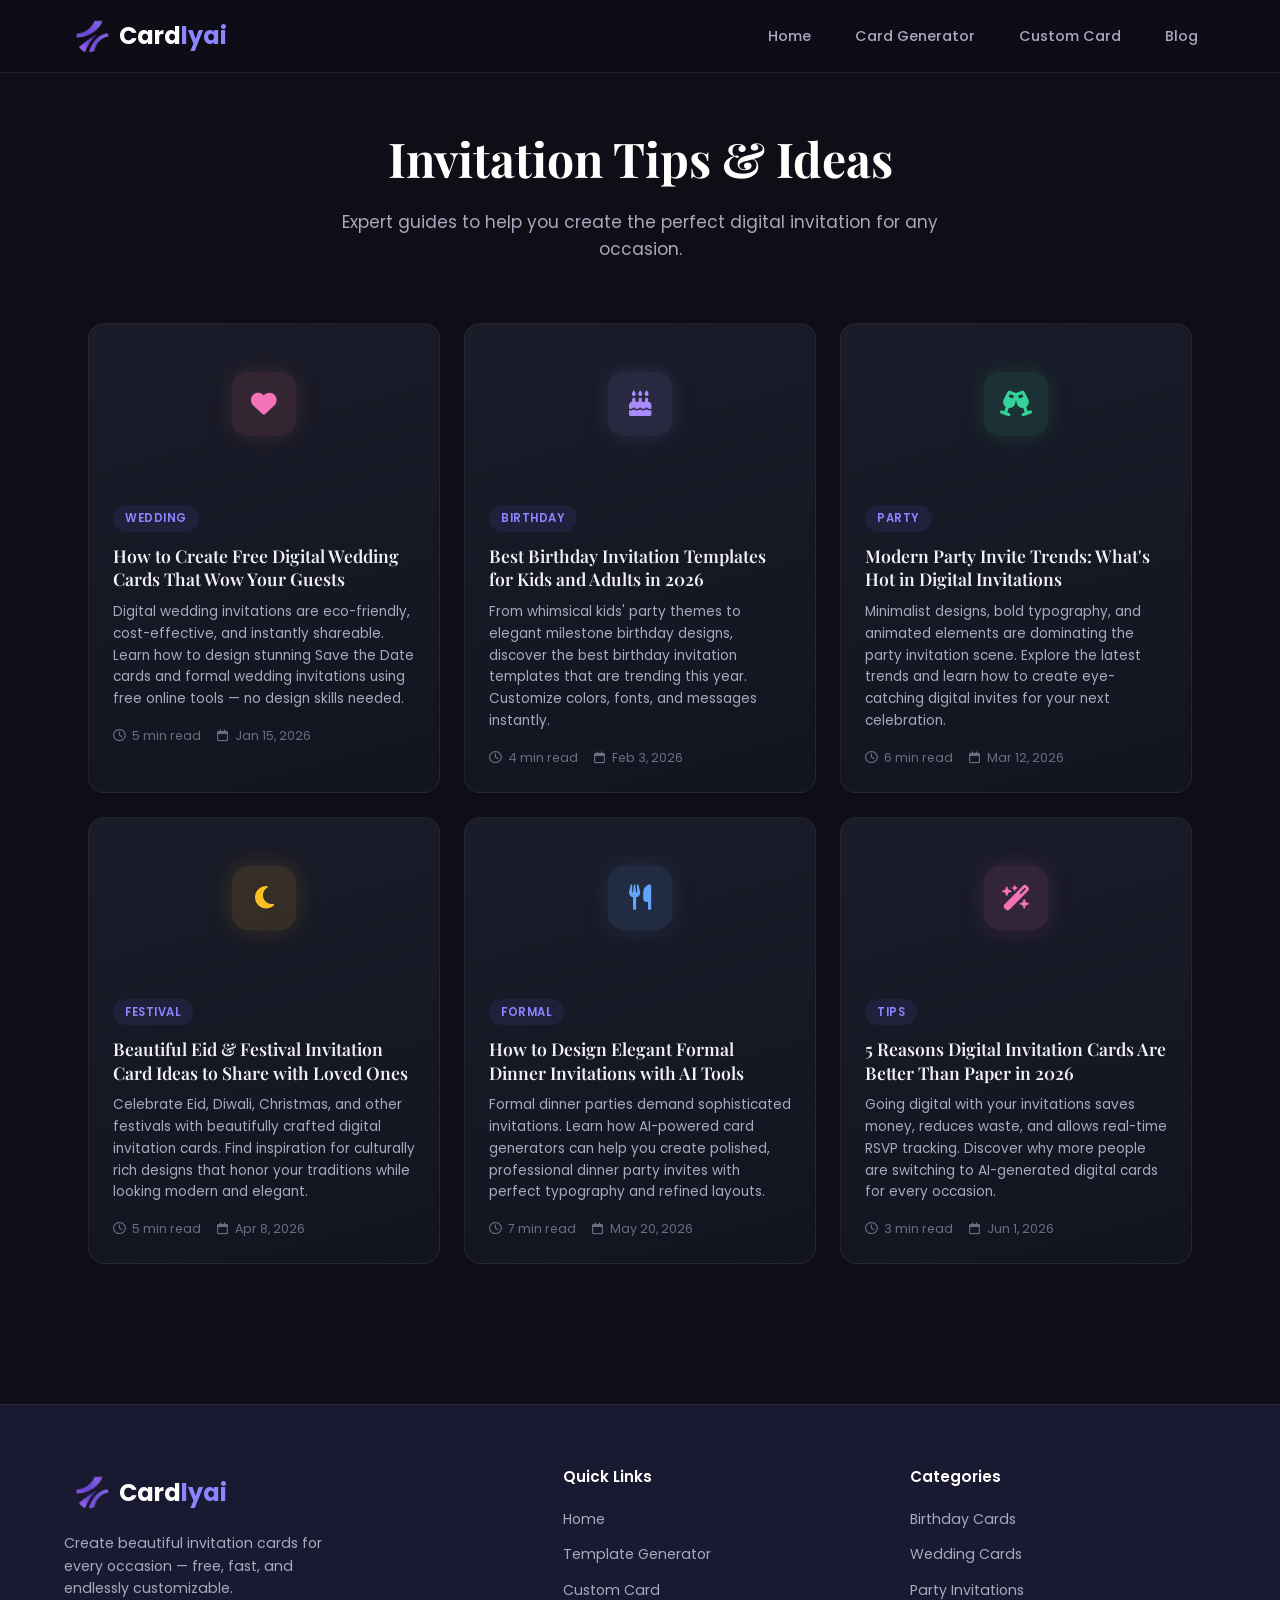
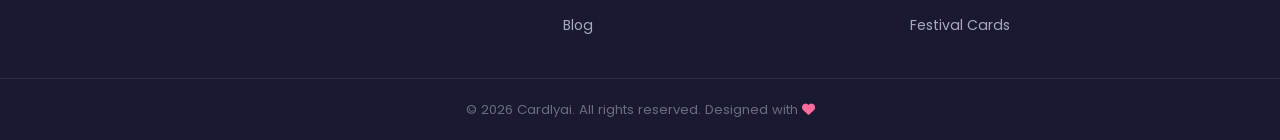
==== blog.html @ a224d9d7 "Uploading Cardlyai project files" ====
<!DOCTYPE html>
<html lang="en">
<head>
  <meta charset="UTF-8" />
  <meta name="viewport" content="width=device-width, initial-scale=1.0" />
  <meta name="description" content="Cardlyai Blog - Expert guides and tips for creating the perfect digital invitation cards for weddings, birthdays, parties, and festivals." />
  <meta name="keywords" content="invitation card tips, digital wedding cards, birthday invitation ideas, party invite trends, festival card designs, AI card generator blog" />
  <meta name="author" content="Cardlyai" />
  <meta name="robots" content="index, follow" />

  <meta property="og:title" content="Cardlyai Blog - Invitation Tips & Ideas" />
  <meta property="og:description" content="Expert guides to help you create the perfect digital invitation for any occasion." />
  <meta property="og:type" content="website" />
  <meta property="og:url" content="https://Cardlyai.netlify.app/blog.html" />

  <title>Blog - Cardlyai | Invitation Tips & Ideas</title>
  <link rel="icon" href="assets/logo.ico" type="image/x-icon" />
  <link rel="preconnect" href="https://fonts.googleapis.com" />
  <link rel="preconnect" href="https://fonts.gstatic.com" crossorigin />
  <link href="https://fonts.googleapis.com/css2?family=Playfair+Display:wght@400;600;700&family=Poppins:wght@300;400;500;600;700&family=Dancing+Script:wght@400;700&family=Great+Vibes&family=Montserrat:wght@400;500;600;700&display=swap" rel="stylesheet" />
  <link rel="stylesheet" href="https://cdnjs.cloudflare.com/ajax/libs/font-awesome/6.5.1/css/all.min.css" />

  <link rel="stylesheet" href="style.css" />
</head>
<body>

  <!-- ===== HEADER / NAVIGATION ===== -->
  <header class="site-header" id="siteHeader">
    <nav class="nav-container" aria-label="Main navigation">
      <a href="index.html" class="logo" aria-label="Cardlyai Home">
        <img src="assets/logo.png" alt="Cardlyai Logo" class="logo-img" />
        <span class="logo-text">Card<span class="logo-accent">lyai</span></span>
      </a>
      <ul class="nav-links" id="navLinks">
        <li><a href="index.html">Home</a></li>
        <li><a href="index.html#generator">Card Generator</a></li>
        <li><a href="index.html#custom">Custom Card</a></li>
        <li><a href="blog.html" class="active">Blog</a></li>
      </ul>
      <button class="mobile-toggle" id="mobileToggle" aria-label="Toggle navigation menu" aria-expanded="false">
        <i class="fa-solid fa-bars"></i>
      </button>
    </nav>
  </header>

  <!-- ===== BLOG HERO ===== -->
  <main>
    <section class="blog-hero" style="padding: 120px 24px 60px; text-align: center;">
      <h1 class="section-title" style="font-size: clamp(28px, 5vw, 48px);">Invitation Tips &amp; Ideas</h1>
      <p class="section-desc" style="max-width: 640px; margin: 12px auto 0; font-size: 17px;">Expert guides to help you create the perfect digital invitation for any occasion.</p>
    </section>

    <!-- ===== BLOG GRID ===== -->
    <section class="blog-section" id="blog" style="padding-top: 0;">
      <div class="blog-grid" style="max-width: 1200px; margin: 0 auto; padding: 0 24px 80px;">

        <article class="blog-card">
          <div class="blog-card-image" style="background: linear-gradient(135deg, #ff6b6b, #ee5a24);">
            <i class="fa-solid fa-heart blog-card-icon"></i>
          </div>
          <div class="blog-card-body">
            <span class="blog-tag">Wedding</span>
            <h3 class="blog-card-title">How to Create Free Digital Wedding Cards That Wow Your Guests</h3>
            <p class="blog-card-excerpt">Digital wedding invitations are eco-friendly, cost-effective, and instantly shareable. Learn how to design stunning Save the Date cards and formal wedding invitations using free online tools — no design skills needed.</p>
            <div class="blog-card-meta">
              <span><i class="fa-regular fa-clock"></i> 5 min read</span>
              <span><i class="fa-regular fa-calendar"></i> Jan 15, 2026</span>
            </div>
          </div>
        </article>

        <article class="blog-card">
          <div class="blog-card-image" style="background: linear-gradient(135deg, #a29bfe, #6c5ce7);">
            <i class="fa-solid fa-cake-candles blog-card-icon"></i>
          </div>
          <div class="blog-card-body">
            <span class="blog-tag">Birthday</span>
            <h3 class="blog-card-title">Best Birthday Invitation Templates for Kids and Adults in 2026</h3>
            <p class="blog-card-excerpt">From whimsical kids' party themes to elegant milestone birthday designs, discover the best birthday invitation templates that are trending this year. Customize colors, fonts, and messages instantly.</p>
            <div class="blog-card-meta">
              <span><i class="fa-regular fa-clock"></i> 4 min read</span>
              <span><i class="fa-regular fa-calendar"></i> Feb 3, 2026</span>
            </div>
          </div>
        </article>

        <article class="blog-card">
          <div class="blog-card-image" style="background: linear-gradient(135deg, #00b894, #00cec9);">
            <i class="fa-solid fa-champagne-glasses blog-card-icon"></i>
          </div>
          <div class="blog-card-body">
            <span class="blog-tag">Party</span>
            <h3 class="blog-card-title">Modern Party Invite Trends: What's Hot in Digital Invitations</h3>
            <p class="blog-card-excerpt">Minimalist designs, bold typography, and animated elements are dominating the party invitation scene. Explore the latest trends and learn how to create eye-catching digital invites for your next celebration.</p>
            <div class="blog-card-meta">
              <span><i class="fa-regular fa-clock"></i> 6 min read</span>
              <span><i class="fa-regular fa-calendar"></i> Mar 12, 2026</span>
            </div>
          </div>
        </article>

        <article class="blog-card">
          <div class="blog-card-image" style="background: linear-gradient(135deg, #fdcb6e, #e17055);">
            <i class="fa-solid fa-moon blog-card-icon"></i>
          </div>
          <div class="blog-card-body">
            <span class="blog-tag">Festival</span>
            <h3 class="blog-card-title">Beautiful Eid &amp; Festival Invitation Card Ideas to Share with Loved Ones</h3>
            <p class="blog-card-excerpt">Celebrate Eid, Diwali, Christmas, and other festivals with beautifully crafted digital invitation cards. Find inspiration for culturally rich designs that honor your traditions while looking modern and elegant.</p>
            <div class="blog-card-meta">
              <span><i class="fa-regular fa-clock"></i> 5 min read</span>
              <span><i class="fa-regular fa-calendar"></i> Apr 8, 2026</span>
            </div>
          </div>
        </article>

        <article class="blog-card">
          <div class="blog-card-image" style="background: linear-gradient(135deg, #74b9ff, #0984e3);">
            <i class="fa-solid fa-utensils blog-card-icon"></i>
          </div>
          <div class="blog-card-body">
            <span class="blog-tag">Formal</span>
            <h3 class="blog-card-title">How to Design Elegant Formal Dinner Invitations with AI Tools</h3>
            <p class="blog-card-excerpt">Formal dinner parties demand sophisticated invitations. Learn how AI-powered card generators can help you create polished, professional dinner party invites with perfect typography and refined layouts.</p>
            <div class="blog-card-meta">
              <span><i class="fa-regular fa-clock"></i> 7 min read</span>
              <span><i class="fa-regular fa-calendar"></i> May 20, 2026</span>
            </div>
          </div>
        </article>

        <article class="blog-card">
          <div class="blog-card-image" style="background: linear-gradient(135deg, #fd79a8, #e84393);">
            <i class="fa-solid fa-wand-magic-sparkles blog-card-icon"></i>
          </div>
          <div class="blog-card-body">
            <span class="blog-tag">Tips</span>
            <h3 class="blog-card-title">5 Reasons Digital Invitation Cards Are Better Than Paper in 2026</h3>
            <p class="blog-card-excerpt">Going digital with your invitations saves money, reduces waste, and allows real-time RSVP tracking. Discover why more people are switching to AI-generated digital cards for every occasion.</p>
            <div class="blog-card-meta">
              <span><i class="fa-regular fa-clock"></i> 3 min read</span>
              <span><i class="fa-regular fa-calendar"></i> Jun 1, 2026</span>
            </div>
          </div>
        </article>

      </div>
    </section>
  </main>

  <!-- ===== FOOTER ===== -->
  <footer class="site-footer">
    <div class="footer-content">
      <div class="footer-brand">
        <a href="index.html" class="logo" aria-label="Cardlyai Home">
          <img src="assets/logo.png" alt="Cardlyai Logo" class="logo-img"  />
          <span class="logo-text">Card<span class="logo-accent">lyai</span></span>
        </a>
        <p class="footer-tagline">Create beautiful invitation cards for every occasion — free, fast, and endlessly customizable.</p>
      </div>
      <div class="footer-links">
        <h4>Quick Links</h4>
        <ul>
          <li><a href="index.html">Home</a></li>
          <li><a href="index.html#generator">Template Generator</a></li>
          <li><a href="index.html#custom">Custom Card</a></li>
          <li><a href="blog.html">Blog</a></li>
        </ul>
      </div>
      <div class="footer-links">
        <h4>Categories</h4>
        <ul>
          <li><a href="index.html#generator">Birthday Cards</a></li>
          <li><a href="index.html#generator">Wedding Cards</a></li>
          <li><a href="index.html#generator">Party Invitations</a></li>
          <li><a href="index.html#generator">Festival Cards</a></li>
        </ul>
      </div>
    </div>
    <div class="footer-bottom">
      <p>&copy; 2026 Cardlyai. All rights reserved. Designed with <i class="fa-solid fa-heart" style="color: var(--accent);"></i></p>
    </div>
  </footer>

  <script src="script.js"></script>
</body>
</html>
---- style.css ----
/* ============================================
   Cardlyai - style.css
   Modern Glassmorphism + Pastel Design System
   ============================================ */

/* ---------- CSS Custom Properties ---------- */
:root {
  --primary: #6C63FF;
  --primary-dark: #5A52D5;
  --primary-light: #8B85FF;
  --accent: #FF6B9D;
  --accent-light: #FF8FB8;
  --bg: #0F0E17;
  --bg-secondary: #1A1932;
  --bg-card: rgba(30, 29, 60, 0.7);
  --surface: rgba(255, 255, 255, 0.05);
  --surface-hover: rgba(255, 255, 255, 0.1);
  --text: #FFFFFE;
  --text-muted: #A7A9BE;
  --text-dim: #6B6D80;
  --border: rgba(255, 255, 255, 0.08);
  --glass-bg: rgba(255, 255, 255, 0.06);
  --glass-border: rgba(255, 255, 255, 0.12);
  --glass-shadow: 0 8px 32px rgba(0, 0, 0, 0.3);
  --radius: 16px;
  --radius-sm: 10px;
  --radius-xs: 6px;
  --transition: 0.3s cubic-bezier(0.4, 0, 0.2, 1);
  --font-heading: 'Playfair Display', serif;
  --font-body: 'Poppins', sans-serif;
}

/* ---------- Reset & Base ---------- */
*,
*::before,
*::after {
  margin: 0;
  padding: 0;
  box-sizing: border-box;
}

html {
  scroll-behavior: smooth;
  scroll-padding-top: 80px;
}

body {
  font-family: var(--font-body);
  background: var(--bg);
  color: var(--text);
  line-height: 1.6;
  overflow-x: hidden;
  min-height: 100vh;
  -webkit-font-smoothing: antialiased;
}

a {
  text-decoration: none;
  color: inherit;
}

ul {
  list-style: none;
}

img {
  max-width: 100%;
  display: block;
}

button, input, select, textarea {
  font-family: inherit;
  font-size: inherit;
  border: none;
  outline: none;
  background: none;
  color: inherit;
}

/* ---------- Scrollbar ---------- */
::-webkit-scrollbar {
  width: 8px;
}
::-webkit-scrollbar-track {
  background: var(--bg-secondary);
}
::-webkit-scrollbar-thumb {
  background: var(--primary);
  border-radius: 4px;
}
::-webkit-scrollbar-thumb:hover {
  background: var(--primary-light);
}

/* ============================================
   HEADER / NAVIGATION
   ============================================ */
.site-header {
  position: fixed;
  top: 0;
  left: 0;
  right: 0;
  z-index: 1000;
  background: rgba(15, 14, 23, 0.85);
  backdrop-filter: blur(20px);
  -webkit-backdrop-filter: blur(20px);
  border-bottom: 1px solid var(--border);
  transition: var(--transition);
}

.site-header.scrolled {
  background: rgba(15, 14, 23, 0.95);
  box-shadow: 0 4px 30px rgba(0, 0, 0, 0.3);
}

.nav-container {
  max-width: 1200px;
  margin: 0 auto;
  padding: 0 24px;
  height: 72px;
  display: flex;
  align-items: center;
  justify-content: space-between;
}

.logo {
  display: flex;
  align-items: center;
  gap: 0px;
  font-size: 1.5rem;
  font-weight: 700;
}

.logo-img {
  width: 55px;
  object-fit: contain;
  border-radius: 10px;
}

.logo-icon {
  color: var(--accent);
  font-size: 1.4rem;
}

.logo-text {
  color: var(--text);
}

.logo-accent {
  color: var(--primary-light);
}

.nav-links {
  display: flex;
  gap: 8px;
}

.nav-links a {
  padding: 8px 18px;
  border-radius: var(--radius-xs);
  font-size: 0.9rem;
  font-weight: 500;
  color: var(--text-muted);
  transition: var(--transition);
}

.nav-links a:hover {
  color: var(--text);
  background: var(--surface-hover);
}

/* Mobile Toggle */
.mobile-toggle {
  display: none;
  flex-direction: column;
  gap: 5px;
  cursor: pointer;
  padding: 8px;
  z-index: 1001;
}

.hamburger-line {
  width: 24px;
  height: 2.5px;
  background: var(--text);
  border-radius: 2px;
  transition: var(--transition);
}

.mobile-toggle.active .hamburger-line:nth-child(1) {
  transform: rotate(45deg) translate(5px, 5px);
}
.mobile-toggle.active .hamburger-line:nth-child(2) {
  opacity: 0;
}
.mobile-toggle.active .hamburger-line:nth-child(3) {
  transform: rotate(-45deg) translate(5px, -5px);
}

/* ============================================
   HERO SECTION
   ============================================ */
.hero {
  position: relative;
  min-height: 100vh;
  display: flex;
  align-items: center;
  justify-content: center;
  text-align: center;
  padding: 120px 24px 80px;
  overflow: hidden;
}

/* Animated Background Shapes */
.hero-bg-shapes {
  position: absolute;
  inset: 0;
  overflow: hidden;
  z-index: 0;
}

.shape {
  position: absolute;
  border-radius: 50%;
  filter: blur(80px);
  opacity: 0.4;
  animation: float 20s ease-in-out infinite;
}

.shape-1 {
  width: 500px;
  height: 500px;
  background: var(--primary);
  top: -15%;
  left: -10%;
  animation-delay: 0s;
}

.shape-2 {
  width: 400px;
  height: 400px;
  background: var(--accent);
  bottom: -10%;
  right: -10%;
  animation-delay: -7s;
}

.shape-3 {
  width: 300px;
  height: 300px;
  background: #00cec9;
  top: 50%;
  left: 50%;
  transform: translate(-50%, -50%);
  animation-delay: -14s;
}

@keyframes float {
  0%, 100% { transform: translate(0, 0) scale(1); }
  25% { transform: translate(30px, -40px) scale(1.05); }
  50% { transform: translate(-20px, 30px) scale(0.95); }
  75% { transform: translate(40px, 20px) scale(1.03); }
}

.hero-content {
  position: relative;
  z-index: 1;
  max-width: 800px;
}

.hero-logo {
  display: block;
  margin: 0 auto 24px;
  width: 90px;
  height: 90px;
  object-fit: contain;
  border-radius: 18px;
  box-shadow: 0 8px 32px rgba(108, 99, 255, 0.3);
  animation: fadeInUp 0.8s ease forwards;
}

.hero-badge {
  display: inline-flex;
  align-items: center;
  gap: 8px;
  padding: 8px 20px;
  border-radius: 50px;
  background: var(--glass-bg);
  border: 1px solid var(--glass-border);
  font-size: 0.85rem;
  font-weight: 500;
  color: var(--primary-light);
  margin-bottom: 28px;
  backdrop-filter: blur(10px);
}

.hero-title {
  font-family: var(--font-heading);
  font-size: clamp(2.2rem, 5vw, 3.8rem);
  font-weight: 700;
  line-height: 1.15;
  margin-bottom: 20px;
}

.gradient-text {
  background: linear-gradient(135deg, var(--primary-light), var(--accent), #00cec9);
  -webkit-background-clip: text;
  -webkit-text-fill-color: transparent;
  background-clip: text;
}

.hero-subtitle {
  font-size: clamp(0.95rem, 2vw, 1.15rem);
  color: var(--text-muted);
  max-width: 600px;
  margin: 0 auto 36px;
  line-height: 1.7;
}

.hero-actions {
  display: flex;
  gap: 16px;
  justify-content: center;
  flex-wrap: wrap;
  margin-bottom: 48px;
}

/* Buttons */
.btn {
  display: inline-flex;
  align-items: center;
  gap: 8px;
  padding: 14px 28px;
  border-radius: var(--radius-sm);
  font-weight: 600;
  font-size: 0.95rem;
  cursor: pointer;
  transition: var(--transition);
  border: none;
  white-space: nowrap;
}

.btn-primary {
  background: linear-gradient(135deg, var(--primary), var(--primary-dark));
  color: #fff;
  box-shadow: 0 4px 20px rgba(108, 99, 255, 0.35);
}

.btn-primary:hover {
  transform: translateY(-2px);
  box-shadow: 0 8px 30px rgba(108, 99, 255, 0.5);
}

.btn-secondary {
  background: var(--glass-bg);
  border: 1px solid var(--glass-border);
  color: var(--text);
  backdrop-filter: blur(10px);
}

.btn-secondary:hover {
  background: var(--surface-hover);
  transform: translateY(-2px);
}

.btn-ai-suggest {
  background: linear-gradient(135deg, #00b894, #00cec9);
  color: #fff;
  width: 100%;
  justify-content: center;
  margin-bottom: 12px;
  box-shadow: 0 4px 20px rgba(0, 184, 148, 0.3);
}

.btn-ai-suggest:hover {
  transform: translateY(-2px);
  box-shadow: 0 8px 30px rgba(0, 184, 148, 0.5);
}

.btn-download {
  width: 100%;
  justify-content: center;
  margin-top: 12px;
}

.share-buttons {
  display: flex;
  justify-content: center;
  gap: 10px;
  margin-top: 20px;
}

.btn-share {
  display: inline-flex;
  align-items: center;
  justify-content: center;
  gap: 5px;
  padding: 7px 14px;
  border: none;
  border-radius: 8px;
  font-family: 'Poppins', sans-serif;
  font-size: 0.72rem;
  font-weight: 500;
  cursor: pointer;
  transition: all 0.25s ease;
  white-space: nowrap;
}

.btn-whatsapp {
  background: rgba(37, 211, 102, 0.15);
  color: #25d366;
  border: 1px solid rgba(37, 211, 102, 0.25);
}

.btn-whatsapp:hover {
  background: #25d366;
  color: #fff;
  box-shadow: 0 4px 16px rgba(37, 211, 102, 0.35);
}

.btn-email {
  background: rgba(99, 102, 241, 0.15);
  color: #818cf8;
  border: 1px solid rgba(99, 102, 241, 0.25);
}

.btn-email:hover {
  background: #6366f1;
  color: #fff;
  box-shadow: 0 4px 16px rgba(99, 102, 241, 0.35);
}

.btn-small {
  padding: 8px 16px;
  font-size: 0.8rem;
}

.btn-remove-img {
  background: rgba(255, 107, 107, 0.15);
  color: #ff6b6b;
  border: 1px solid rgba(255, 107, 107, 0.3);
  width: 100%;
  justify-content: center;
  margin-top: 8px;
}

.btn-remove-img:hover {
  background: rgba(255, 107, 107, 0.25);
}

/* Hero Stats */
.hero-stats {
  display: flex;
  justify-content: center;
  gap: 48px;
}

.stat-item {
  display: flex;
  flex-direction: column;
  align-items: center;
}

.stat-number {
  font-size: 1.8rem;
  font-weight: 700;
  font-family: var(--font-heading);
  color: var(--text);
}

.stat-label {
  font-size: 0.8rem;
  color: var(--text-dim);
  text-transform: uppercase;
  letter-spacing: 1px;
}

/* ============================================
   SECTION COMMON STYLES
   ============================================ */
.generator-section,
.custom-section,
.blog-section {
  max-width: 1200px;
  margin: 0 auto;
  padding: 80px 24px;
}

.section-header {
  text-align: center;
  margin-bottom: 48px;
}

.section-title {
  font-family: var(--font-heading);
  font-size: clamp(1.6rem, 3vw, 2.2rem);
  font-weight: 700;
  margin-bottom: 12px;
}

.section-desc {
  color: var(--text-muted);
  font-size: 1rem;
  max-width: 550px;
  margin: 0 auto;
}

/* ============================================
   CATEGORY TABS
   ============================================ */
.category-tabs {
  display: flex;
  justify-content: center;
  flex-wrap: wrap;
  gap: 10px;
  margin-bottom: 40px;
}

.tab-btn {
  padding: 10px 22px;
  border-radius: 50px;
  font-size: 0.88rem;
  font-weight: 500;
  color: var(--text-muted);
  background: var(--surface);
  border: 1px solid var(--border);
  cursor: pointer;
  transition: var(--transition);
  display: flex;
  align-items: center;
  gap: 8px;
}

.tab-btn:hover {
  background: var(--surface-hover);
  color: var(--text);
  border-color: var(--glass-border);
}

.tab-btn.active {
  background: linear-gradient(135deg, var(--primary), var(--primary-dark));
  color: #fff;
  border-color: transparent;
  box-shadow: 0 4px 16px rgba(108, 99, 255, 0.35);
}

/* ============================================
   GENERATOR LAYOUT
   ============================================ */
.generator-layout {
  display: grid;
  grid-template-columns: 340px 1fr;
  gap: 28px;
  align-items: start;
}

/* Control Panel */
.control-panel {
  background: var(--bg-card);
  border: 1px solid var(--border);
  border-radius: var(--radius);
  padding: 24px;
  backdrop-filter: blur(12px);
  position: sticky;
  top: 90px;
}

.panel-title {
  font-size: 0.95rem;
  font-weight: 600;
  color: var(--text);
  margin-bottom: 16px;
  padding-bottom: 10px;
  border-bottom: 1px solid var(--border);
}

.control-group {
  margin-bottom: 16px;
}

.control-label {
  display: block;
  font-size: 0.82rem;
  font-weight: 500;
  color: var(--text-muted);
  margin-bottom: 6px;
}

.optional-tag {
  color: var(--text-dim);
  font-weight: 400;
  font-size: 0.75rem;
}

.control-input {
  width: 100%;
  padding: 10px 14px;
  background: var(--surface);
  border: 1px solid var(--border);
  border-radius: var(--radius-xs);
  color: var(--text);
  font-size: 0.9rem;
  transition: var(--transition);
}

.control-input:focus {
  border-color: var(--primary);
  box-shadow: 0 0 0 3px rgba(108, 99, 255, 0.15);
}

.control-input::placeholder {
  color: var(--text-dim);
}

.control-textarea {
  resize: vertical;
  min-height: 70px;
}

.control-select {
  appearance: none;
  background-image: url("data:image/svg+xml,%3Csvg xmlns='http://www.w3.org/2000/svg' width='12' height='12' fill='%23A7A9BE' viewBox='0 0 16 16'%3E%3Cpath d='M8 11L3 6h10l-5 5z'/%3E%3C/svg%3E");
  background-repeat: no-repeat;
  background-position: right 12px center;
  padding-right: 36px;
  cursor: pointer;
}

.control-select option {
  background: var(--bg-secondary);
  color: var(--text);
}

/* Color Picker */
.color-picker-row {
  display: flex;
  align-items: center;
  gap: 10px;
}

.color-picker {
  width: 40px;
  height: 40px;
  border-radius: var(--radius-xs);
  cursor: pointer;
  border: 2px solid var(--border);
  padding: 2px;
  background: var(--surface);
}

.color-picker::-webkit-color-swatch-wrapper {
  padding: 0;
}
.color-picker::-webkit-color-swatch {
  border: none;
  border-radius: 4px;
}

.color-value {
  font-size: 0.82rem;
  color: var(--text-dim);
  font-family: 'Courier New', monospace;
}

/* Range Slider */
.control-range {
  width: 100%;
  height: 6px;
  border-radius: 3px;
  background: var(--surface);
  -webkit-appearance: none;
  appearance: none;
  cursor: pointer;
  margin-top: 4px;
}

.control-range::-webkit-slider-thumb {
  -webkit-appearance: none;
  width: 18px;
  height: 18px;
  border-radius: 50%;
  background: var(--primary);
  cursor: pointer;
  box-shadow: 0 2px 8px rgba(108, 99, 255, 0.4);
  transition: var(--transition);
}

.control-range::-webkit-slider-thumb:hover {
  transform: scale(1.15);
}

.control-range::-moz-range-thumb {
  width: 18px;
  height: 18px;
  border-radius: 50%;
  background: var(--primary);
  cursor: pointer;
  border: none;
  box-shadow: 0 2px 8px rgba(108, 99, 255, 0.4);
}

/* Upload Label */
.upload-label {
  display: flex;
  align-items: center;
  justify-content: center;
  gap: 8px;
  padding: 12px;
  border: 2px dashed var(--border);
  border-radius: var(--radius-xs);
  cursor: pointer;
  font-size: 0.85rem;
  color: var(--text-muted);
  transition: var(--transition);
}

.upload-label:hover {
  border-color: var(--primary);
  color: var(--primary-light);
  background: rgba(108, 99, 255, 0.05);
}

/* Template Grid */
.template-grid {
  display: grid;
  grid-template-columns: repeat(3, 1fr);
  gap: 8px;
  margin-bottom: 16px;
}

.template-thumb {
  aspect-ratio: 4/3;
  border-radius: var(--radius-xs);
  cursor: pointer;
  border: 2px solid transparent;
  transition: var(--transition);
  overflow: hidden;
  position: relative;
}

.template-thumb canvas {
  width: 100%;
  height: 100%;
  object-fit: cover;
}

.template-thumb:hover {
  border-color: var(--primary-light);
  transform: scale(1.05);
}

.template-thumb.active {
  border-color: var(--primary);
  box-shadow: 0 0 0 3px rgba(108, 99, 255, 0.3);
}

/* ============================================
   CANVAS PREVIEW - Premium Card Display
   ============================================ */
.canvas-wrapper {
  display: flex;
  flex-direction: column;
  align-items: center;
}

.canvas-container {
  width: 100%;
  background: linear-gradient(145deg, #1a1932 0%, #12111f 100%);
  border: 1px solid rgba(255, 255, 255, 0.06);
  border-radius: var(--radius);
  padding: 28px;
  display: flex;
  justify-content: center;
  align-items: center;
  position: relative;
}

.canvas-container::before {
  content: '';
  position: absolute;
  inset: -1px;
  border-radius: var(--radius);
  padding: 1px;
  background: linear-gradient(145deg, rgba(108, 99, 255, 0.2), rgba(255, 107, 157, 0.1), transparent 60%);
  -webkit-mask: linear-gradient(#fff 0 0) content-box, linear-gradient(#fff 0 0);
  -webkit-mask-composite: xor;
  mask-composite: exclude;
  pointer-events: none;
}

.canvas-container canvas {
  width: 100%;
  height: auto;
  border-radius: 6px;
  display: block;
  max-width: 100%;
  box-shadow:
    0 2px 6px rgba(0, 0, 0, 0.3),
    0 8px 24px rgba(0, 0, 0, 0.25),
    0 20px 50px rgba(0, 0, 0, 0.2),
    0 0 0 1px rgba(255, 255, 255, 0.04);
  transition: box-shadow 0.4s ease, transform 0.4s ease;
}

.canvas-container:hover canvas {
  box-shadow:
    0 2px 6px rgba(0, 0, 0, 0.3),
    0 10px 30px rgba(0, 0, 0, 0.3),
    0 28px 60px rgba(0, 0, 0, 0.25),
    0 0 0 1px rgba(255, 255, 255, 0.06);
  transform: translateY(-2px);
}

.canvas-hint {
  margin-top: 14px;
  font-size: 0.8rem;
  color: var(--text-dim);
  display: flex;
  align-items: center;
  gap: 6px;
}

/* ============================================
   BLOG SECTION
   ============================================ */
.blog-section {
  padding-bottom: 60px;
}

.blog-grid {
  display: grid;
  grid-template-columns: repeat(auto-fill, minmax(340px, 1fr));
  gap: 24px;
}

.blog-card {
  background: linear-gradient(165deg, #1a1c29 0%, #121420 100%);
  border: 1px solid rgba(255, 255, 255, 0.06);
  border-radius: var(--radius);
  overflow: hidden;
  transition: var(--transition);
  cursor: default;
}

.blog-card:hover {
  transform: translateY(-4px);
  box-shadow: 0 16px 48px rgba(0, 0, 0, 0.45);
  border-color: rgba(255, 255, 255, 0.1);
}

.blog-card-image {
  height: 160px;
  display: flex;
  align-items: center;
  justify-content: center;
  background: transparent !important;
  position: relative;
}

.blog-card-icon {
  width: 64px;
  height: 64px;
  border-radius: 16px;
  display: flex;
  align-items: center;
  justify-content: center;
  font-size: 1.6rem;
  position: relative;
  z-index: 1;
}

.blog-card:nth-child(1) .blog-card-icon { background: rgba(251, 113, 133, 0.12); color: #f472b6; box-shadow: 0 0 24px rgba(251, 113, 133, 0.15); }
.blog-card:nth-child(2) .blog-card-icon { background: rgba(167, 139, 250, 0.12); color: #a78bfa; box-shadow: 0 0 24px rgba(167, 139, 250, 0.15); }
.blog-card:nth-child(3) .blog-card-icon { background: rgba(52, 211, 153, 0.12); color: #34d399; box-shadow: 0 0 24px rgba(52, 211, 153, 0.15); }
.blog-card:nth-child(4) .blog-card-icon { background: rgba(251, 191, 36, 0.12); color: #fbbf24; box-shadow: 0 0 24px rgba(251, 191, 36, 0.15); }
.blog-card:nth-child(5) .blog-card-icon { background: rgba(96, 165, 250, 0.12); color: #60a5fa; box-shadow: 0 0 24px rgba(96, 165, 250, 0.15); }
.blog-card:nth-child(6) .blog-card-icon { background: rgba(244, 114, 182, 0.12); color: #f472b6; box-shadow: 0 0 24px rgba(244, 114, 182, 0.15); }

.blog-card-body {
  padding: 20px 24px 24px;
}

.blog-tag {
  display: inline-block;
  padding: 4px 12px;
  border-radius: 50px;
  font-size: 0.72rem;
  font-weight: 600;
  text-transform: uppercase;
  letter-spacing: 0.5px;
  background: rgba(108, 99, 255, 0.1);
  color: var(--primary-light);
  margin-bottom: 12px;
}

.blog-card-title {
  font-family: var(--font-heading);
  font-size: 1.1rem;
  font-weight: 600;
  line-height: 1.35;
  margin-bottom: 10px;
  color: #f0f0f5;
}

.blog-card-excerpt {
  font-size: 0.85rem;
  color: var(--text-muted);
  line-height: 1.6;
  margin-bottom: 16px;
}

.blog-card-meta {
  display: flex;
  gap: 16px;
  font-size: 0.78rem;
  color: var(--text-dim);
}

.blog-card-meta i {
  margin-right: 4px;
}

/* ============================================
   FOOTER
   ============================================ */
.site-footer {
  background: var(--bg-secondary);
  border-top: 1px solid var(--border);
  padding-top: 60px;
}

.footer-content {
  max-width: 1200px;
  margin: 0 auto;
  padding: 0 24px 40px;
  display: grid;
  grid-template-columns: 1.5fr 1fr 1fr;
  gap: 40px;
}

.footer-tagline {
  color: var(--text-muted);
  font-size: 0.88rem;
  margin-top: 12px;
  max-width: 280px;
  line-height: 1.6;
}

.footer-links h4 {
  font-size: 0.95rem;
  font-weight: 600;
  margin-bottom: 16px;
}

.footer-links ul {
  display: flex;
  flex-direction: column;
  gap: 10px;
}

.footer-links a {
  color: var(--text-muted);
  font-size: 0.88rem;
  transition: var(--transition);
}

.footer-links a:hover {
  color: var(--primary-light);
}

.footer-bottom {
  text-align: center;
  padding: 20px 24px;
  border-top: 1px solid var(--border);
  font-size: 0.82rem;
  color: var(--text-dim);
}

/* ============================================
   RESPONSIVE DESIGN
   ============================================ */

/* Tablets */
@media (max-width: 1024px) {
  .generator-layout {
    grid-template-columns: 1fr;
  }

  .control-panel {
    position: static;
    order: 2;
  }

  .canvas-wrapper {
    order: 1;
  }

  .canvas-container {
    padding: 14px;
  }

  .blog-grid {
    grid-template-columns: repeat(auto-fill, minmax(280px, 1fr));
  }

  .footer-content {
    grid-template-columns: 1fr 1fr;
  }
}

/* Mobile */
@media (max-width: 768px) {
  .mobile-toggle {
    display: flex;
  }

  .nav-links {
    position: fixed;
    top: 0;
    right: -100%;
    width: 280px;
    height: 100vh;
    background: var(--bg-secondary);
    border-left: 1px solid var(--border);
    flex-direction: column;
    padding: 80px 24px 24px;
    gap: 4px;
    transition: var(--transition);
    z-index: 999;
  }

  .nav-links.open {
    right: 0;
  }

  .nav-links a {
    padding: 14px 16px;
    font-size: 1rem;
    border-radius: var(--radius-xs);
  }

  .hero {
    padding: 100px 20px 60px;
    min-height: auto;
  }

  .hero-title {
    font-size: 2rem;
  }

  .hero-stats {
    gap: 28px;
  }

  .category-tabs {
    gap: 6px;
  }

  .tab-btn {
    padding: 8px 14px;
    font-size: 0.8rem;
  }

  .generator-layout {
    gap: 20px;
  }

  .control-panel {
    padding: 18px;
  }

  .template-grid {
    grid-template-columns: repeat(3, 1fr);
  }

  .blog-grid {
    grid-template-columns: 1fr;
  }

  .footer-content {
    grid-template-columns: 1fr;
    gap: 30px;
  }

  .hero-actions {
    flex-direction: column;
    align-items: center;
  }
}

@media (max-width: 480px) {
  .hero-title {
    font-size: 1.65rem;
  }

  .hero-subtitle {
    font-size: 0.88rem;
  }

  .section-title {
    font-size: 1.35rem;
  }

  .tab-btn i {
    display: none;
  }

  .share-buttons {
    flex-direction: column;
  }

  .template-grid {
    grid-template-columns: repeat(2, 1fr);
  }
}

/* ============================================
   UTILITY ANIMATIONS
   ============================================ */
@keyframes fadeInUp {
  from {
    opacity: 0;
    transform: translateY(30px);
  }
  to {
    opacity: 1;
    transform: translateY(0);
  }
}

.hero-content > * {
  animation: fadeInUp 0.8s ease forwards;
  opacity: 0;
}

.hero-content > *:nth-child(1) { animation-delay: 0.1s; }
.hero-content > *:nth-child(2) { animation-delay: 0.2s; }
.hero-content > *:nth-child(3) { animation-delay: 0.35s; }
.hero-content > *:nth-child(4) { animation-delay: 0.5s; }
.hero-content > *:nth-child(5) { animation-delay: 0.65s; }
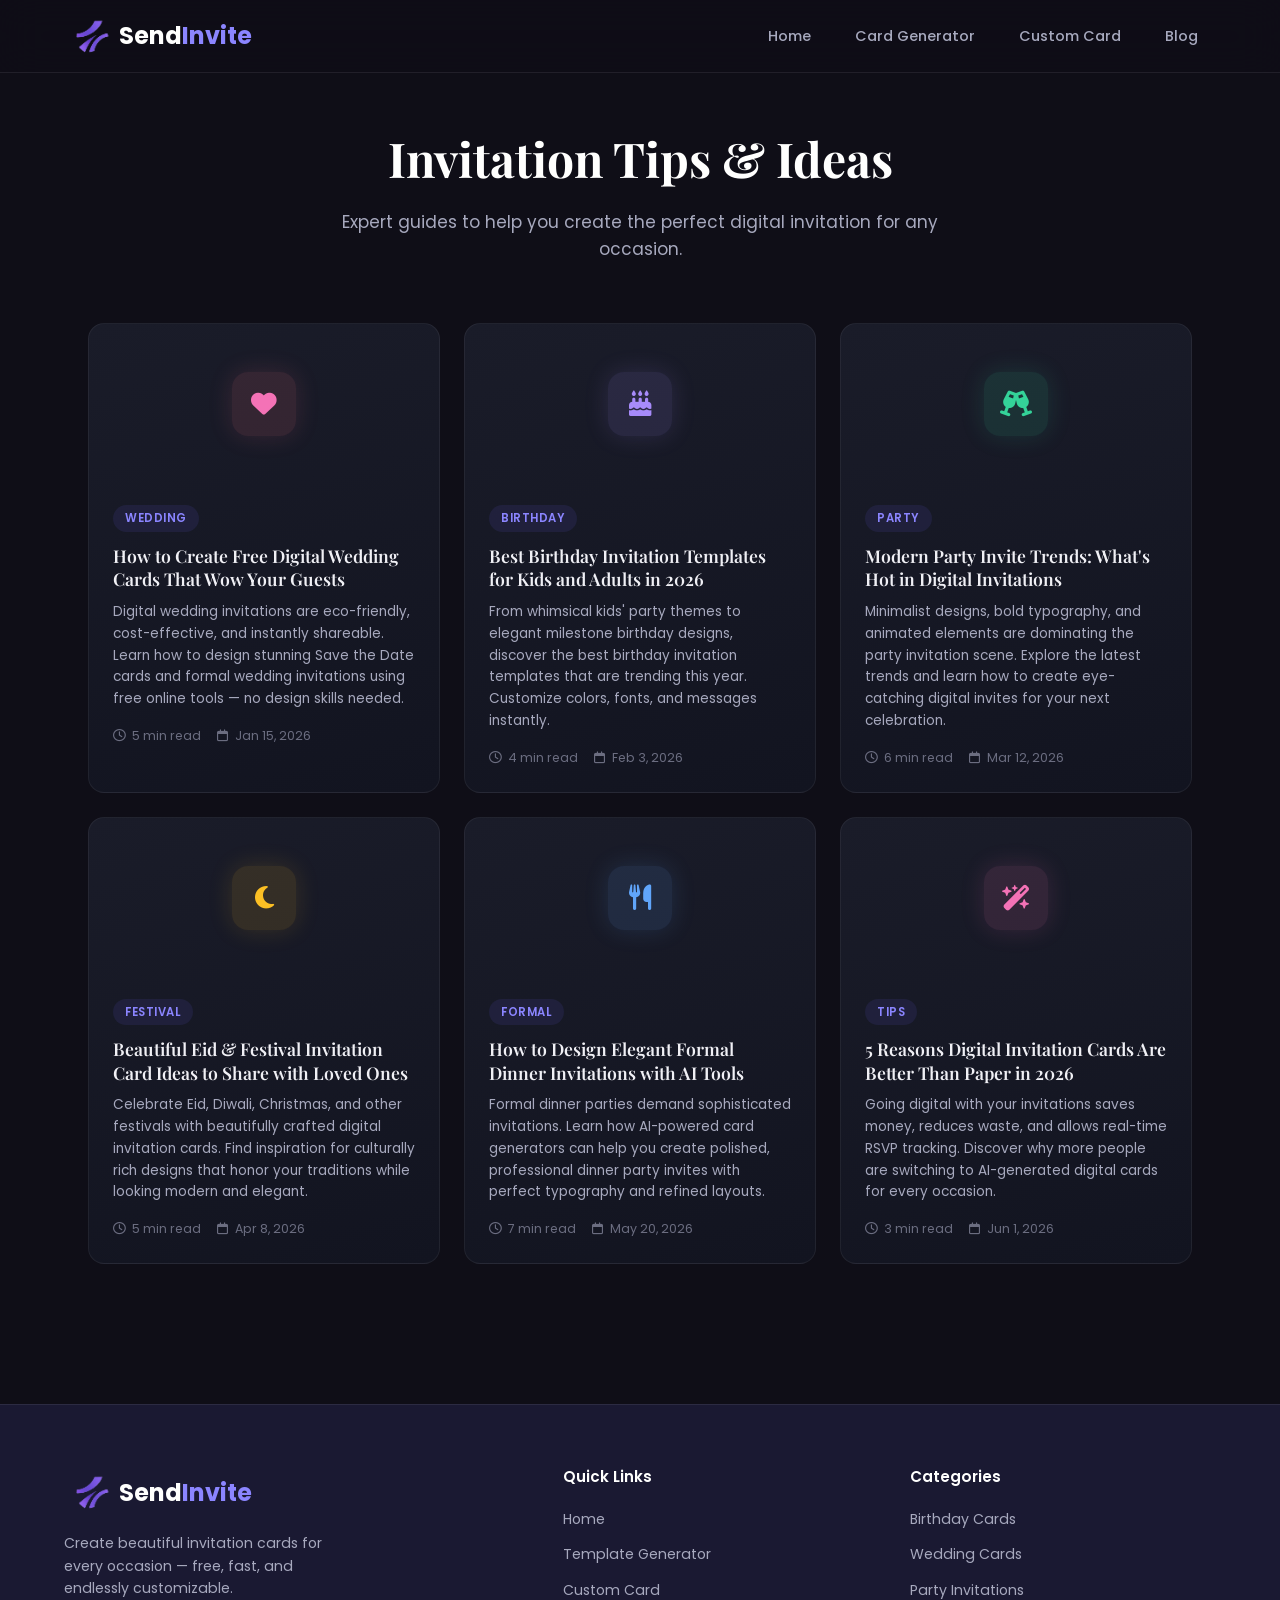
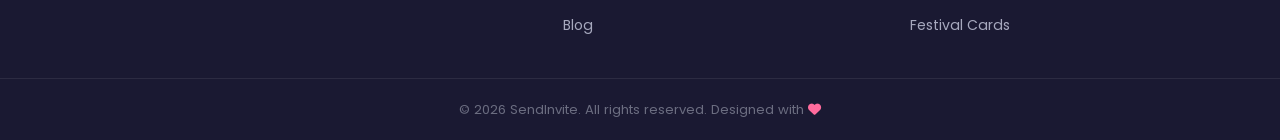
==== commit 685ef283: "change" ====
--- a/blog.html
+++ b/blog.html
@@ -3,33 +3,81 @@
 <head>
   <meta charset="UTF-8" />
   <meta name="viewport" content="width=device-width, initial-scale=1.0" />
-  <meta name="description" content="Cardlyai Blog - Expert guides and tips for creating the perfect digital invitation cards for weddings, birthdays, parties, and festivals." />
-  <meta name="keywords" content="invitation card tips, digital wedding cards, birthday invitation ideas, party invite trends, festival card designs, AI card generator blog" />
-  <meta name="author" content="Cardlyai" />
-  <meta name="robots" content="index, follow" />
-
-  <meta property="og:title" content="Cardlyai Blog - Invitation Tips & Ideas" />
+
+  <title>Blog - SendInvite | Invitation Card Tips, Ideas & Trends 2026</title>
+  <meta name="description" content="Expert guides, tips, and trends for creating the perfect digital invitation cards. Learn about wedding, birthday, party, and festival card designs with SendInvite." />
+  <meta name="keywords" content="invitation card tips, digital wedding cards, birthday invitation ideas, party invite trends, festival card designs, AI card generator blog, how to make invitation cards, online invite maker guide" />
+  <meta name="author" content="SendInvite" />
+  <meta name="robots" content="index, follow, max-image-preview:large" />
+  <link rel="canonical" href="https://sendinvite.netlify.app/blog.html" />
+
+  <meta property="og:type" content="website" />
+  <meta property="og:url" content="https://sendinvite.netlify.app/blog.html" />
+  <meta property="og:title" content="SendInvite Blog - Invitation Card Tips, Ideas & Trends 2026" />
   <meta property="og:description" content="Expert guides to help you create the perfect digital invitation for any occasion." />
-  <meta property="og:type" content="website" />
-  <meta property="og:url" content="https://Cardlyai.netlify.app/blog.html" />
-
-  <title>Blog - Cardlyai | Invitation Tips & Ideas</title>
+  <meta property="og:image" content="assets/logo.png" />
+  <meta property="og:site_name" content="SendInvite" />
+
+  <meta name="twitter:card" content="summary_large_image" />
+  <meta name="twitter:title" content="SendInvite Blog - Invitation Card Tips & Ideas" />
+  <meta name="twitter:description" content="Expert guides to help you create the perfect digital invitation for any occasion." />
+  <meta name="twitter:image" content="assets/logo.png" />
+
   <link rel="icon" href="assets/logo.ico" type="image/x-icon" />
+  <link rel="apple-touch-icon" href="assets/logo.png" />
   <link rel="preconnect" href="https://fonts.googleapis.com" />
   <link rel="preconnect" href="https://fonts.gstatic.com" crossorigin />
   <link href="https://fonts.googleapis.com/css2?family=Playfair+Display:wght@400;600;700&family=Poppins:wght@300;400;500;600;700&family=Dancing+Script:wght@400;700&family=Great+Vibes&family=Montserrat:wght@400;500;600;700&display=swap" rel="stylesheet" />
   <link rel="stylesheet" href="https://cdnjs.cloudflare.com/ajax/libs/font-awesome/6.5.1/css/all.min.css" />
 
   <link rel="stylesheet" href="style.css" />
+
+  <script type="application/ld+json">
+  {
+    "@context": "https://schema.org",
+    "@type": "Blog",
+    "name": "SendInvite Blog",
+    "url": "https://sendinvite.netlify.app/blog.html",
+    "description": "Expert guides and tips for creating the perfect digital invitation cards.",
+    "publisher": {
+      "@type": "Organization",
+      "name": "SendInvite",
+      "logo": {
+        "@type": "ImageObject",
+        "url": "https://sendinvite.netlify.app/assets/logo.png"
+      }
+    }
+  }
+  </script>
+  <script type="application/ld+json">
+  {
+    "@context": "https://schema.org",
+    "@type": "BreadcrumbList",
+    "itemListElement": [
+      {
+        "@type": "ListItem",
+        "position": 1,
+        "name": "Home",
+        "item": "https://sendinvite.netlify.app/"
+      },
+      {
+        "@type": "ListItem",
+        "position": 2,
+        "name": "Blog",
+        "item": "https://sendinvite.netlify.app/blog.html"
+      }
+    ]
+  }
+  </script>
 </head>
 <body>
 
   <!-- ===== HEADER / NAVIGATION ===== -->
   <header class="site-header" id="siteHeader">
     <nav class="nav-container" aria-label="Main navigation">
-      <a href="index.html" class="logo" aria-label="Cardlyai Home">
-        <img src="assets/logo.png" alt="Cardlyai Logo" class="logo-img" />
-        <span class="logo-text">Card<span class="logo-accent">lyai</span></span>
+      <a href="index.html" class="logo" aria-label="SendInvite Home">
+        <img src="assets/logo.png" alt="SendInvite Logo" class="logo-img" />
+        <span class="logo-text">Send<span class="logo-accent">Invite</span></span>
       </a>
       <ul class="nav-links" id="navLinks">
         <li><a href="index.html">Home</a></li>
@@ -152,9 +200,9 @@
   <footer class="site-footer">
     <div class="footer-content">
       <div class="footer-brand">
-        <a href="index.html" class="logo" aria-label="Cardlyai Home">
-          <img src="assets/logo.png" alt="Cardlyai Logo" class="logo-img"  />
-          <span class="logo-text">Card<span class="logo-accent">lyai</span></span>
+        <a href="index.html" class="logo" aria-label="SendInvite Home">
+          <img src="assets/logo.png" alt="SendInvite Logo" class="logo-img"  />
+          <span class="logo-text">Send<span class="logo-accent">Invite</span></span>
         </a>
         <p class="footer-tagline">Create beautiful invitation cards for every occasion — free, fast, and endlessly customizable.</p>
       </div>
@@ -178,7 +226,7 @@
       </div>
     </div>
     <div class="footer-bottom">
-      <p>&copy; 2026 Cardlyai. All rights reserved. Designed with <i class="fa-solid fa-heart" style="color: var(--accent);"></i></p>
+      <p>&copy; 2026 SendInvite. All rights reserved. Designed with <i class="fa-solid fa-heart" style="color: var(--accent);"></i></p>
     </div>
   </footer>
 
--- a/style.css
+++ b/style.css
@@ -1138,3 +1138,4 @@
 .hero-content > *:nth-child(3) { animation-delay: 0.35s; }
 .hero-content > *:nth-child(4) { animation-delay: 0.5s; }
 .hero-content > *:nth-child(5) { animation-delay: 0.65s; }
+
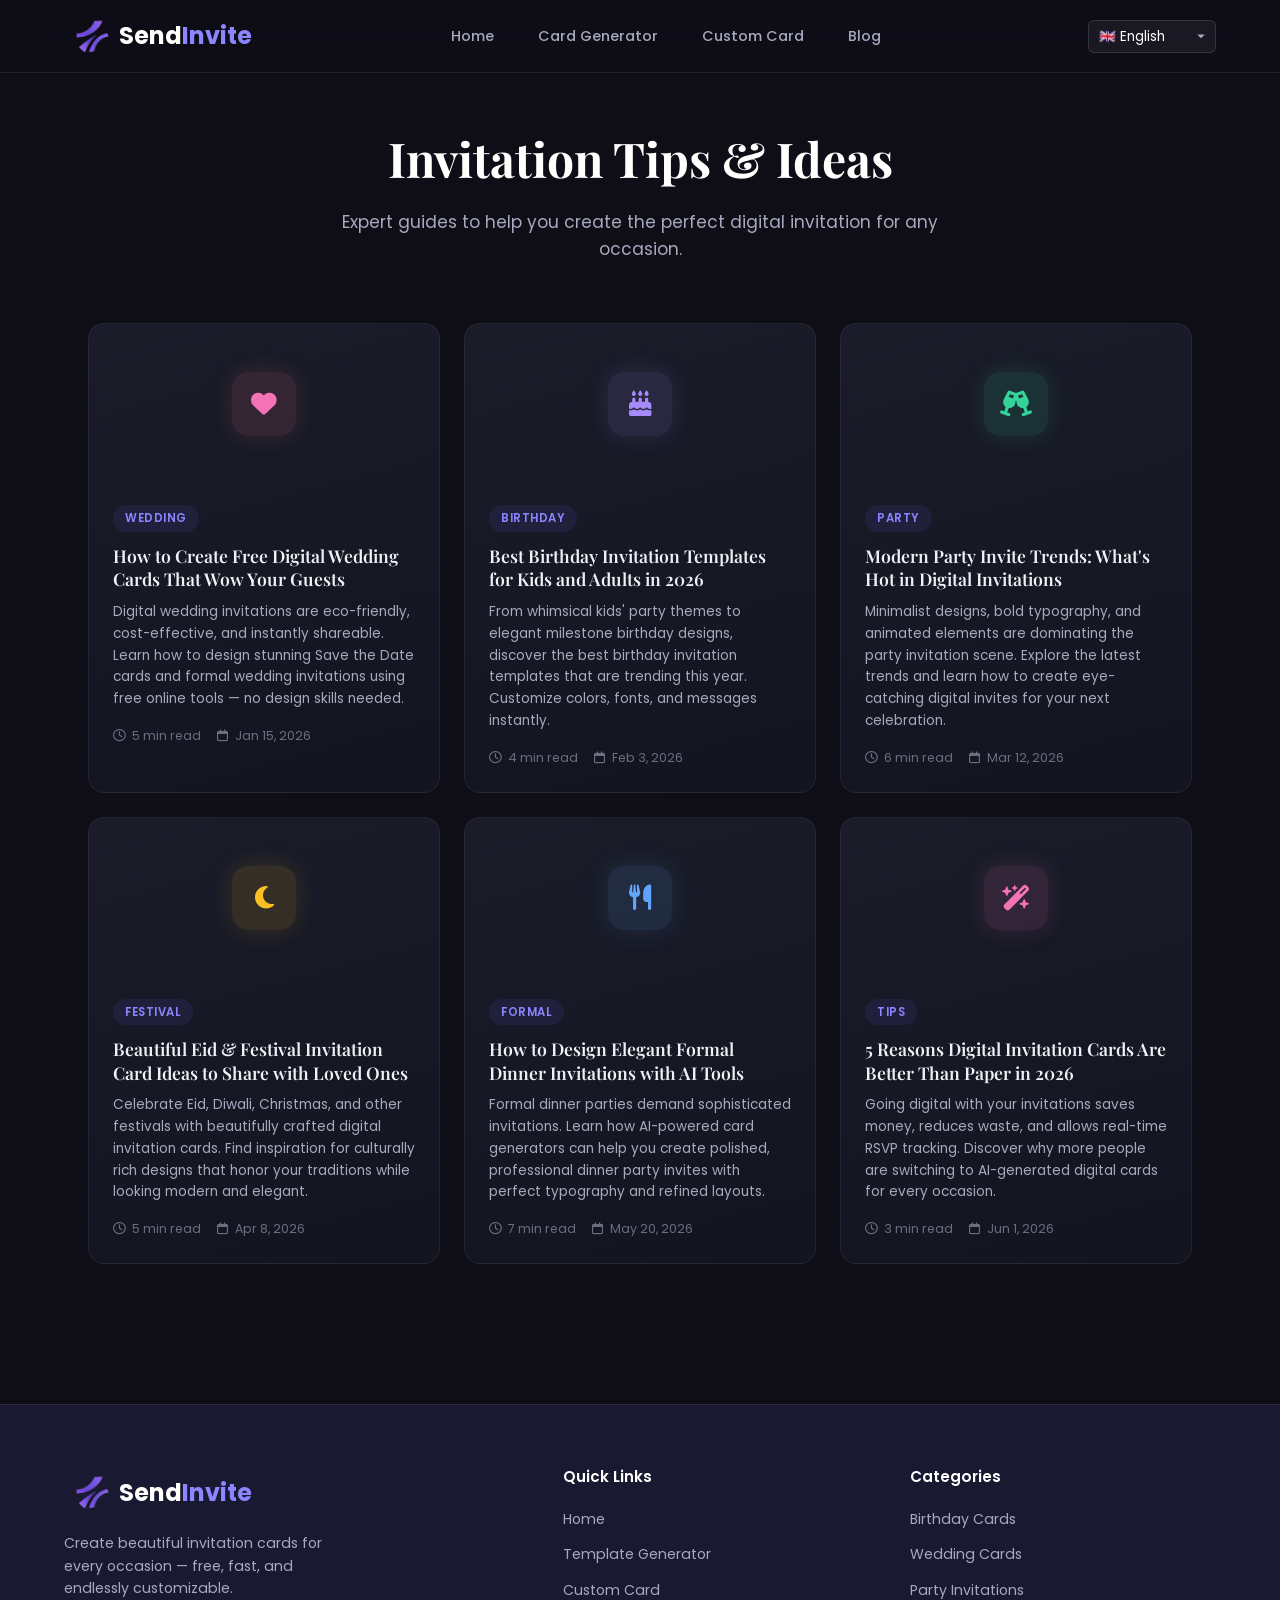
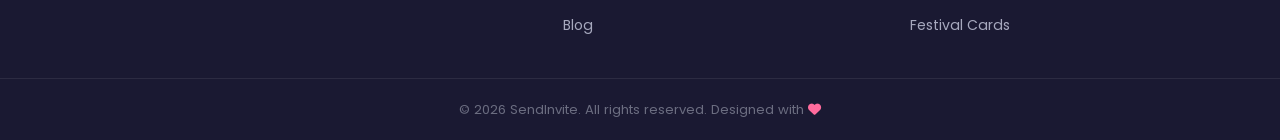
==== commit 2f7c4e23: "x" ====
--- a/blog.html
+++ b/blog.html
@@ -27,7 +27,7 @@
   <link rel="apple-touch-icon" href="assets/logo.png" />
   <link rel="preconnect" href="https://fonts.googleapis.com" />
   <link rel="preconnect" href="https://fonts.gstatic.com" crossorigin />
-  <link href="https://fonts.googleapis.com/css2?family=Playfair+Display:wght@400;600;700&family=Poppins:wght@300;400;500;600;700&family=Dancing+Script:wght@400;700&family=Great+Vibes&family=Montserrat:wght@400;500;600;700&display=swap" rel="stylesheet" />
+  <link href="https://fonts.googleapis.com/css2?family=Playfair+Display:wght@400;600;700&family=Poppins:wght@300;400;500;600;700&family=Dancing+Script:wght@400;700&family=Great+Vibes&family=Montserrat:wght@400;500;600;700&family=Cinzel:wght@400;700&family=Cormorant+Garamond:ital,wght@0,400;0,700;1,400&family=Italiana&family=Orbitron:wght@400;700&family=Bebas+Neue&family=Pacifico&family=Amiri:ital,wght@0,400;1,400&family=Sacramento&display=swap" rel="stylesheet" />
   <link rel="stylesheet" href="https://cdnjs.cloudflare.com/ajax/libs/font-awesome/6.5.1/css/all.min.css" />
 
   <link rel="stylesheet" href="style.css" />
@@ -80,10 +80,10 @@
         <span class="logo-text">Send<span class="logo-accent">Invite</span></span>
       </a>
       <ul class="nav-links" id="navLinks">
-        <li><a href="index.html">Home</a></li>
-        <li><a href="index.html#generator">Card Generator</a></li>
-        <li><a href="index.html#custom">Custom Card</a></li>
-        <li><a href="blog.html" class="active">Blog</a></li>
+        <li><a href="index.html" data-i18n="nav_home">Home</a></li>
+        <li><a href="index.html#generator" data-i18n="nav_generator">Card Generator</a></li>
+        <li><a href="index.html#custom" data-i18n="nav_custom">Custom Card</a></li>
+        <li><a href="blog.html" class="active" data-i18n="nav_blog">Blog</a></li>
       </ul>
       <button class="mobile-toggle" id="mobileToggle" aria-label="Toggle navigation menu" aria-expanded="false">
         <i class="fa-solid fa-bars"></i>
@@ -94,8 +94,8 @@
   <!-- ===== BLOG HERO ===== -->
   <main>
     <section class="blog-hero" style="padding: 120px 24px 60px; text-align: center;">
-      <h1 class="section-title" style="font-size: clamp(28px, 5vw, 48px);">Invitation Tips &amp; Ideas</h1>
-      <p class="section-desc" style="max-width: 640px; margin: 12px auto 0; font-size: 17px;">Expert guides to help you create the perfect digital invitation for any occasion.</p>
+      <h1 class="section-title" style="font-size: clamp(28px, 5vw, 48px);" data-i18n="blog_hero_title">Invitation Tips &amp; Ideas</h1>
+      <p class="section-desc" style="max-width: 640px; margin: 12px auto 0; font-size: 17px;" data-i18n="blog_hero_desc">Expert guides to help you create the perfect digital invitation for any occasion.</p>
     </section>
 
     <!-- ===== BLOG GRID ===== -->
@@ -107,11 +107,11 @@
             <i class="fa-solid fa-heart blog-card-icon"></i>
           </div>
           <div class="blog-card-body">
-            <span class="blog-tag">Wedding</span>
-            <h3 class="blog-card-title">How to Create Free Digital Wedding Cards That Wow Your Guests</h3>
-            <p class="blog-card-excerpt">Digital wedding invitations are eco-friendly, cost-effective, and instantly shareable. Learn how to design stunning Save the Date cards and formal wedding invitations using free online tools — no design skills needed.</p>
-            <div class="blog-card-meta">
-              <span><i class="fa-regular fa-clock"></i> 5 min read</span>
+            <span class="blog-tag" data-i18n="blog_tag_wedding">Wedding</span>
+            <h3 class="blog-card-title" data-i18n="blog_title_1">How to Create Free Digital Wedding Cards That Wow Your Guests</h3>
+            <p class="blog-card-excerpt" data-i18n="blog_excerpt_1">Digital wedding invitations are eco-friendly, cost-effective, and instantly shareable. Learn how to design stunning Save the Date cards and formal wedding invitations using free online tools — no design skills needed.</p>
+            <div class="blog-card-meta">
+              <span><i class="fa-regular fa-clock"></i> <span data-i18n="blog_read_1">5 min read</span></span>
               <span><i class="fa-regular fa-calendar"></i> Jan 15, 2026</span>
             </div>
           </div>
@@ -122,11 +122,11 @@
             <i class="fa-solid fa-cake-candles blog-card-icon"></i>
           </div>
           <div class="blog-card-body">
-            <span class="blog-tag">Birthday</span>
-            <h3 class="blog-card-title">Best Birthday Invitation Templates for Kids and Adults in 2026</h3>
-            <p class="blog-card-excerpt">From whimsical kids' party themes to elegant milestone birthday designs, discover the best birthday invitation templates that are trending this year. Customize colors, fonts, and messages instantly.</p>
-            <div class="blog-card-meta">
-              <span><i class="fa-regular fa-clock"></i> 4 min read</span>
+            <span class="blog-tag" data-i18n="blog_tag_birthday">Birthday</span>
+            <h3 class="blog-card-title" data-i18n="blog_title_2">Best Birthday Invitation Templates for Kids and Adults in 2026</h3>
+            <p class="blog-card-excerpt" data-i18n="blog_excerpt_2">From whimsical kids' party themes to elegant milestone birthday designs, discover the best birthday invitation templates that are trending this year. Customize colors, fonts, and messages instantly.</p>
+            <div class="blog-card-meta">
+              <span><i class="fa-regular fa-clock"></i> <span data-i18n="blog_read_2">4 min read</span></span>
               <span><i class="fa-regular fa-calendar"></i> Feb 3, 2026</span>
             </div>
           </div>
@@ -137,11 +137,11 @@
             <i class="fa-solid fa-champagne-glasses blog-card-icon"></i>
           </div>
           <div class="blog-card-body">
-            <span class="blog-tag">Party</span>
-            <h3 class="blog-card-title">Modern Party Invite Trends: What's Hot in Digital Invitations</h3>
-            <p class="blog-card-excerpt">Minimalist designs, bold typography, and animated elements are dominating the party invitation scene. Explore the latest trends and learn how to create eye-catching digital invites for your next celebration.</p>
-            <div class="blog-card-meta">
-              <span><i class="fa-regular fa-clock"></i> 6 min read</span>
+            <span class="blog-tag" data-i18n="blog_tag_party">Party</span>
+            <h3 class="blog-card-title" data-i18n="blog_title_3">Modern Party Invite Trends: What's Hot in Digital Invitations</h3>
+            <p class="blog-card-excerpt" data-i18n="blog_excerpt_3">Minimalist designs, bold typography, and animated elements are dominating the party invitation scene. Explore the latest trends and learn how to create eye-catching digital invites for your next celebration.</p>
+            <div class="blog-card-meta">
+              <span><i class="fa-regular fa-clock"></i> <span data-i18n="blog_read_3">6 min read</span></span>
               <span><i class="fa-regular fa-calendar"></i> Mar 12, 2026</span>
             </div>
           </div>
@@ -152,11 +152,11 @@
             <i class="fa-solid fa-moon blog-card-icon"></i>
           </div>
           <div class="blog-card-body">
-            <span class="blog-tag">Festival</span>
-            <h3 class="blog-card-title">Beautiful Eid &amp; Festival Invitation Card Ideas to Share with Loved Ones</h3>
-            <p class="blog-card-excerpt">Celebrate Eid, Diwali, Christmas, and other festivals with beautifully crafted digital invitation cards. Find inspiration for culturally rich designs that honor your traditions while looking modern and elegant.</p>
-            <div class="blog-card-meta">
-              <span><i class="fa-regular fa-clock"></i> 5 min read</span>
+            <span class="blog-tag" data-i18n="blog_tag_festival">Festival</span>
+            <h3 class="blog-card-title" data-i18n="blog_title_4">Beautiful Eid &amp; Festival Invitation Card Ideas to Share with Loved Ones</h3>
+            <p class="blog-card-excerpt" data-i18n="blog_excerpt_4">Celebrate Eid, Diwali, Christmas, and other festivals with beautifully crafted digital invitation cards. Find inspiration for culturally rich designs that honor your traditions while looking modern and elegant.</p>
+            <div class="blog-card-meta">
+              <span><i class="fa-regular fa-clock"></i> <span data-i18n="blog_read_4">5 min read</span></span>
               <span><i class="fa-regular fa-calendar"></i> Apr 8, 2026</span>
             </div>
           </div>
@@ -167,11 +167,11 @@
             <i class="fa-solid fa-utensils blog-card-icon"></i>
           </div>
           <div class="blog-card-body">
-            <span class="blog-tag">Formal</span>
-            <h3 class="blog-card-title">How to Design Elegant Formal Dinner Invitations with AI Tools</h3>
-            <p class="blog-card-excerpt">Formal dinner parties demand sophisticated invitations. Learn how AI-powered card generators can help you create polished, professional dinner party invites with perfect typography and refined layouts.</p>
-            <div class="blog-card-meta">
-              <span><i class="fa-regular fa-clock"></i> 7 min read</span>
+            <span class="blog-tag" data-i18n="blog_tag_formal">Formal</span>
+            <h3 class="blog-card-title" data-i18n="blog_title_5">How to Design Elegant Formal Dinner Invitations with AI Tools</h3>
+            <p class="blog-card-excerpt" data-i18n="blog_excerpt_5">Formal dinner parties demand sophisticated invitations. Learn how AI-powered card generators can help you create polished, professional dinner party invites with perfect typography and refined layouts.</p>
+            <div class="blog-card-meta">
+              <span><i class="fa-regular fa-clock"></i> <span data-i18n="blog_read_5">7 min read</span></span>
               <span><i class="fa-regular fa-calendar"></i> May 20, 2026</span>
             </div>
           </div>
@@ -182,11 +182,11 @@
             <i class="fa-solid fa-wand-magic-sparkles blog-card-icon"></i>
           </div>
           <div class="blog-card-body">
-            <span class="blog-tag">Tips</span>
-            <h3 class="blog-card-title">5 Reasons Digital Invitation Cards Are Better Than Paper in 2026</h3>
-            <p class="blog-card-excerpt">Going digital with your invitations saves money, reduces waste, and allows real-time RSVP tracking. Discover why more people are switching to AI-generated digital cards for every occasion.</p>
-            <div class="blog-card-meta">
-              <span><i class="fa-regular fa-clock"></i> 3 min read</span>
+            <span class="blog-tag" data-i18n="blog_tag_tips">Tips</span>
+            <h3 class="blog-card-title" data-i18n="blog_title_6">5 Reasons Digital Invitation Cards Are Better Than Paper in 2026</h3>
+            <p class="blog-card-excerpt" data-i18n="blog_excerpt_6">Going digital with your invitations saves money, reduces waste, and allows real-time RSVP tracking. Discover why more people are switching to AI-generated digital cards for every occasion.</p>
+            <div class="blog-card-meta">
+              <span><i class="fa-regular fa-clock"></i> <span data-i18n="blog_read_6">3 min read</span></span>
               <span><i class="fa-regular fa-calendar"></i> Jun 1, 2026</span>
             </div>
           </div>
@@ -204,32 +204,33 @@
           <img src="assets/logo.png" alt="SendInvite Logo" class="logo-img"  />
           <span class="logo-text">Send<span class="logo-accent">Invite</span></span>
         </a>
-        <p class="footer-tagline">Create beautiful invitation cards for every occasion — free, fast, and endlessly customizable.</p>
+        <p class="footer-tagline" data-i18n="footer_tagline">Create beautiful invitation cards for every occasion — free, fast, and endlessly customizable.</p>
       </div>
       <div class="footer-links">
-        <h4>Quick Links</h4>
+        <h4 data-i18n="footer_quick_links">Quick Links</h4>
         <ul>
-          <li><a href="index.html">Home</a></li>
-          <li><a href="index.html#generator">Template Generator</a></li>
-          <li><a href="index.html#custom">Custom Card</a></li>
-          <li><a href="blog.html">Blog</a></li>
+          <li><a href="index.html" data-i18n="nav_home">Home</a></li>
+          <li><a href="index.html#generator" data-i18n="footer_link_generator">Template Generator</a></li>
+          <li><a href="index.html#custom" data-i18n="nav_custom">Custom Card</a></li>
+          <li><a href="blog.html" data-i18n="nav_blog">Blog</a></li>
         </ul>
       </div>
       <div class="footer-links">
-        <h4>Categories</h4>
+        <h4 data-i18n="footer_categories">Categories</h4>
         <ul>
-          <li><a href="index.html#generator">Birthday Cards</a></li>
-          <li><a href="index.html#generator">Wedding Cards</a></li>
-          <li><a href="index.html#generator">Party Invitations</a></li>
-          <li><a href="index.html#generator">Festival Cards</a></li>
+          <li><a href="index.html#generator" data-i18n="footer_cat_birthday">Birthday Cards</a></li>
+          <li><a href="index.html#generator" data-i18n="footer_cat_wedding">Wedding Cards</a></li>
+          <li><a href="index.html#generator" data-i18n="footer_cat_party">Party Invitations</a></li>
+          <li><a href="index.html#generator" data-i18n="footer_cat_festival">Festival Cards</a></li>
         </ul>
       </div>
     </div>
     <div class="footer-bottom">
-      <p>&copy; 2026 SendInvite. All rights reserved. Designed with <i class="fa-solid fa-heart" style="color: var(--accent);"></i></p>
+      <p><span data-i18n="footer_copyright">&copy; 2026 SendInvite. All rights reserved. Designed with</span> <i class="fa-solid fa-heart" style="color: var(--accent);"></i></p>
     </div>
   </footer>
 
+  <script src="i18n.js"></script>
   <script src="script.js"></script>
 </body>
 </html>
--- a/style.css
+++ b/style.css
@@ -198,6 +198,120 @@
 }
 
 /* ============================================
+   LANGUAGE SELECTOR
+   ============================================ */
+.lang-selector-wrapper {
+  margin-left: 8px;
+  display: flex;
+  align-items: center;
+  z-index: 1001;
+}
+
+.lang-selector {
+  background: var(--surface);
+  color: var(--text);
+  border: 1px solid var(--glass-border);
+  border-radius: var(--radius-xs);
+  padding: 6px 10px;
+  font-size: 0.85rem;
+  font-family: var(--font-body);
+  cursor: pointer;
+  outline: none;
+  transition: var(--transition);
+  -webkit-appearance: none;
+  -moz-appearance: none;
+  appearance: none;
+  background-image: url("data:image/svg+xml,%3Csvg xmlns='http://www.w3.org/2000/svg' width='12' height='12' fill='%23A7A9BE' viewBox='0 0 16 16'%3E%3Cpath d='M8 11L3 6h10z'/%3E%3C/svg%3E");
+  background-repeat: no-repeat;
+  background-position: right 8px center;
+  padding-right: 26px;
+}
+
+.lang-selector:hover {
+  border-color: var(--primary-light);
+  background-color: var(--surface-hover);
+}
+
+.lang-selector:focus {
+  border-color: var(--primary);
+  box-shadow: 0 0 0 2px rgba(108, 99, 255, 0.25);
+}
+
+.lang-selector option {
+  background: var(--bg-secondary);
+  color: var(--text);
+  padding: 8px 12px;
+  font-family: var(--font-body);
+  font-size: 0.85rem;
+}
+
+/* ============================================
+   RTL SUPPORT
+   ============================================ */
+[dir="rtl"] .nav-links {
+  flex-direction: row-reverse;
+}
+
+[dir="rtl"] .hero-title,
+[dir="rtl"] .hero-subtitle,
+[dir="rtl"] .section-title,
+[dir="rtl"] .section-desc {
+  text-align: right;
+}
+
+[dir="rtl"] .stat-card {
+  text-align: right;
+}
+
+[dir="rtl"] .panel-title {
+  text-align: right;
+}
+
+[dir="rtl"] .control-label {
+  text-align: right;
+}
+
+[dir="rtl"] .footer-content {
+  direction: rtl;
+}
+
+[dir="rtl"] .footer-links {
+  text-align: right;
+}
+
+[dir="rtl"] .footer-tagline {
+  text-align: right;
+}
+
+[dir="rtl"] .footer-bottom p {
+  text-align: center;
+}
+
+[dir="rtl"] .category-tabs {
+  flex-direction: row-reverse;
+}
+
+[dir="rtl"] .template-grid {
+  direction: rtl;
+}
+
+[dir="rtl"] .color-picker-row {
+  flex-direction: row-reverse;
+}
+
+[dir="rtl"] .share-buttons {
+  flex-direction: row-reverse;
+}
+
+[dir="rtl"] .mobile-nav-overlay.open {
+  direction: rtl;
+}
+
+[dir="rtl"] .mobile-nav-overlay .mobile-nav-links {
+  text-align: right;
+}
+
+/* ============================================
    HERO SECTION
    ============================================ */
 .hero {
@@ -514,6 +628,9 @@
   flex-wrap: wrap;
   gap: 10px;
   margin-bottom: 40px;
+  overflow-x: auto;
+  -webkit-overflow-scrolling: touch;
+  scrollbar-width: thin;
 }
 
 .tab-btn {
@@ -985,6 +1102,7 @@
   .generator-layout {
     grid-template-columns: 1fr;
   }
+ 
 
   .control-panel {
     position: static;
@@ -1007,7 +1125,36 @@
     grid-template-columns: 1fr 1fr;
   }
 }
-
+@media (max-width: 850px) {
+        .mobile-toggle {
+          display: flex;
+        }
+    
+        .nav-links {
+          position: fixed;
+          top: 0;
+          right: -100%;
+          width: 280px;
+          height: 100vh;
+          background: var(--bg-secondary);
+          border-left: 1px solid var(--border);
+          flex-direction: column;
+          padding: 80px 24px 24px;
+          gap: 4px;
+          transition: var(--transition);
+          z-index: 999;
+        }
+    
+        .nav-links.open {
+          right: 0;
+        }
+    
+        .nav-links a {
+          padding: 14px 16px;
+          font-size: 1rem;
+          border-radius: var(--radius-xs);
+        }
+      }
 /* Mobile */
 @media (max-width: 768px) {
   .mobile-toggle {
@@ -1039,6 +1186,24 @@
     border-radius: var(--radius-xs);
   }
 
+  .lang-selector-wrapper {
+    position: absolute;
+    top: 72px;
+    left: 0;
+    right: 0;
+    background: var(--bg-secondary);
+    padding: 10px 24px;
+    border-bottom: 1px solid var(--border);
+    z-index: 998;
+  }
+
+  .lang-selector {
+    width: 100%;
+    padding: 10px 14px;
+    font-size: 0.95rem;
+    padding-right: 32px;
+  }
+
   .hero {
     padding: 100px 20px 60px;
     min-height: auto;
